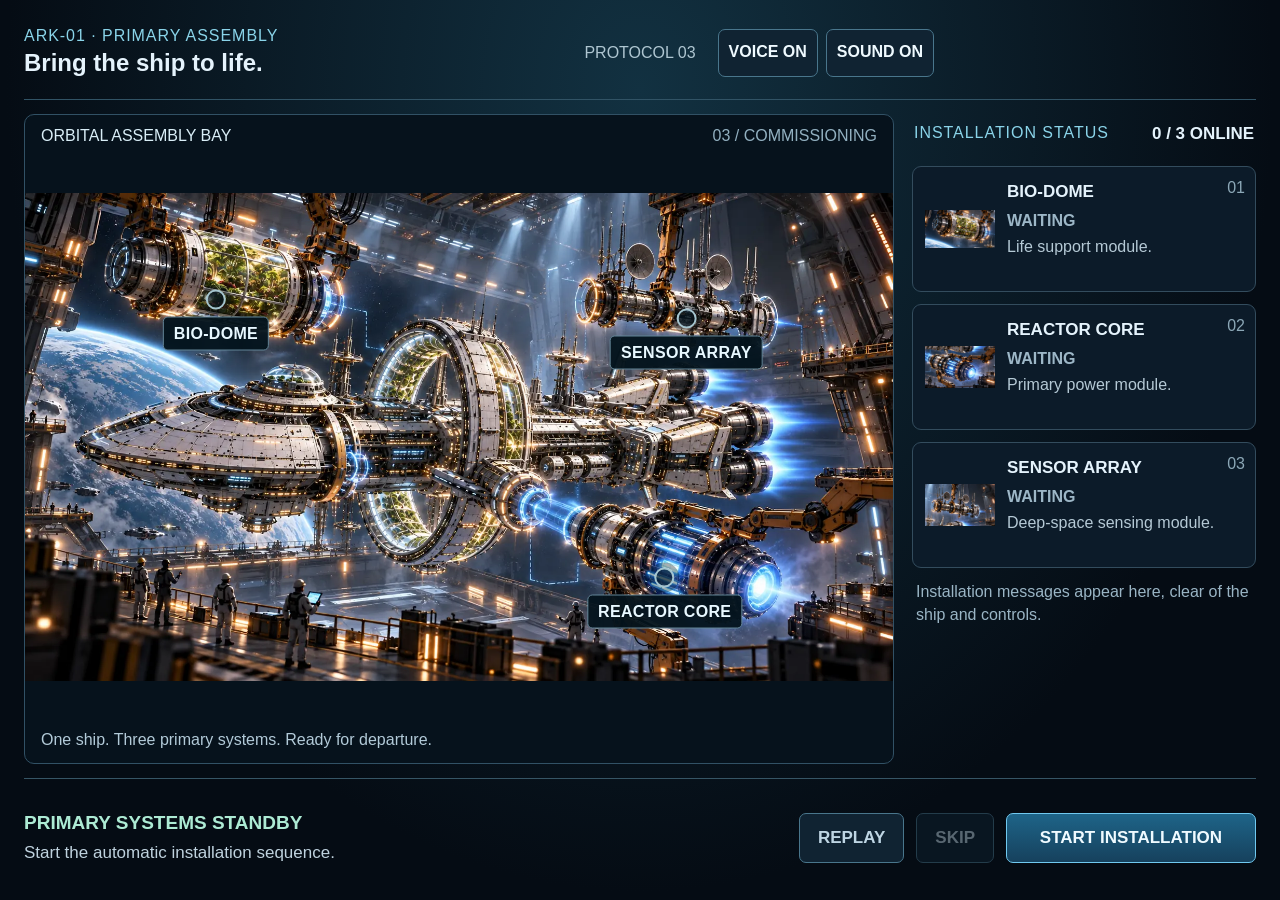
==== assembly/index.html @ 99e038f5 "Add files via upload Upload ARK-01 game" ====
<!doctype html><html lang="en"><head><meta charset="utf-8"><meta name="viewport" content="width=device-width,initial-scale=1"><title>ARK-01 · Primary Assembly</title><link rel="stylesheet" href="preview.css"></head><body>
<header><div><span class="eyebrow">ARK-01 · PRIMARY ASSEMBLY</span><h1>Bring the ship to life.</h1></div><span class="preview-tag">PROTOCOL 03</span><div class="assembly-audio"><button id="audio" aria-pressed="true">VOICE ON</button><button id="sound">SOUND ON</button></div></header>
<main><section class="visual" aria-label="Orbital assembly bay"><div class="scene-caption">ORBITAL ASSEMBLY BAY <span>03 / COMMISSIONING</span></div><div class="image-space"><div class="ship-stage"><img class="ship" src="../assets/images/ark01/ark01-module-bay.webp" alt="ARK-01 in its orbital assembly bay, with Bio-Dome upper left, Sensor Array upper right and Reactor Core lower right"><div class="anchor bio" data-module="0"><i></i><span>BIO-DOME</span></div><div class="anchor reactor" data-module="1"><i></i><span>REACTOR CORE</span></div><div class="anchor sensor" data-module="2"><i></i><span>SENSOR ARRAY</span></div></div></div><div class="visual-caption">One ship. Three primary systems. Ready for departure.</div></section>
<aside aria-label="Installation notifications"><div class="rail-heading"><span class="eyebrow">INSTALLATION STATUS</span><b id="count">0 / 3 ONLINE</b></div><div class="notifications" aria-live="polite" aria-atomic="false">
<article id="notice0" class="notice"><img src="../assets/images/ark01/modules/bio-dome.webp" alt="Bio-Dome module"><div><h2>BIO-DOME</h2><p class="status">WAITING</p><p class="detail">Life support module.</p></div><span class="check" aria-hidden="true">01</span></article>
<article id="notice1" class="notice"><img src="../assets/images/ark01/modules/power-core.webp" alt="Reactor module"><div><h2>REACTOR CORE</h2><p class="status">WAITING</p><p class="detail">Primary power module.</p></div><span class="check" aria-hidden="true">02</span></article>
<article id="notice2" class="notice"><img src="../assets/images/ark01/modules/sensor-array.webp" alt="Sensor module"><div><h2>SENSOR ARRAY</h2><p class="status">WAITING</p><p class="detail">Deep-space sensing module.</p></div><span class="check" aria-hidden="true">03</span></article></div><p id="railNote">Installation messages appear here, clear of the ship and controls.</p></aside></main>
<footer><div class="footer-copy" aria-live="polite"><b id="headline">PRIMARY SYSTEMS STANDBY</b><p id="instruction">Start the automatic installation sequence.</p></div><div class="controls"><button id="replay" class="secondary">REPLAY</button><button id="skip" class="secondary" disabled>SKIP</button><button id="action" class="primary">START INSTALLATION</button></div></footer>
<script src="preview.js"></script></body></html>
---- assembly/preview.css ----
:root{color-scheme:dark;font-family:Segoe UI,Arial,sans-serif;color:#e5f3fc;background:#050c14;font-size:17px}*{box-sizing:border-box}body{margin:0;height:100dvh;display:grid;grid-template-rows:82px minmax(0,1fr) 104px;gap:14px;padding:18px 24px;background:radial-gradient(ellipse at 50% 10%,#123141,#050c14 70%)}h1,h2,p{margin:0}header{display:flex;align-items:center;gap:22px;border-bottom:1px solid #315365;padding-bottom:12px}header>div{flex:1}h1{font-size:24px;font-weight:650;line-height:1.4}.eyebrow{font-size:16px;letter-spacing:.06em;color:#8ad4e9}.preview-tag{font-size:16px;color:#afc6d1}button{font-family:inherit;font-size:17px;line-height:1.3;font-weight:650;color:#effaff;background:#102332;border:1px solid #49768c;border-radius:7px;padding:13px 18px;min-height:48px;cursor:pointer}button:hover:not(:disabled){background:#24465a;border-color:#91e6ff}button:focus-visible{outline:3px solid #b9f4ff;outline-offset:3px}button:disabled{opacity:.45;cursor:default}main{min-height:0;display:grid;grid-template-columns:minmax(0,1fr) 344px;gap:18px}.visual{min-width:0;min-height:0;display:grid;grid-template-rows:auto minmax(0,1fr) auto;border:1px solid #315165;border-radius:10px;background:#06121c;overflow:hidden}.scene-caption{padding:12px 16px;display:flex;justify-content:space-between;gap:10px;color:#d9eef7;font-size:16px}.scene-caption span{color:#92b0c0}.image-space{min-height:0;min-width:0;display:grid;place-items:center;container-type:size}.ship-stage{position:relative;width:min(100cqw,calc(100cqh * 1672 / 941));aspect-ratio:1672/941;max-width:100%;max-height:100%;isolation:isolate}.ship{display:block;width:100%;height:100%;object-fit:contain}.visual-caption{padding:12px 16px;color:#b2cad8;font-size:16px;line-height:1.4}.anchor{position:absolute;transform:translate(-50%,-50%);display:flex;flex-direction:column;align-items:center;gap:7px;pointer-events:none}.anchor.bio{left:22%;top:26%}.anchor.sensor{left:76.2%;top:30%}.anchor.reactor{left:73.7%;top:83%}.anchor i{display:block;width:20px;height:20px;border:2px solid #a5c5cf;border-radius:50%;background:#051723b8;box-shadow:0 0 0 5px #02121b55}.anchor span{display:block;padding:7px 10px;background:#04131df2;color:#e8f8ff;border:1px solid #638597;border-radius:5px;white-space:nowrap;font-size:16px;font-weight:700;letter-spacing:.02em}.anchor.active i{border-color:#83eaff;background:#63cbe4;animation:beacon 1s ease-in-out infinite}.anchor.active span{border-color:#83eaff}.anchor.done i{background:#82e9b5;border-color:#afffce;box-shadow:0 0 14px #80e5b877}.anchor.done span{color:#b9ffd5;border-color:#64b58f}.anchor.snap{animation:snap .7s ease-out}aside{min-height:0;display:flex;flex-direction:column;gap:12px}.rail-heading{display:flex;flex-wrap:wrap;justify-content:space-between;gap:8px;padding:10px 2px}.rail-heading b{font-size:17px}.notifications{display:grid;gap:12px}.notice{position:relative;display:grid;grid-template-columns:70px minmax(0,1fr);gap:12px;min-height:126px;padding:14px 12px;border:1px solid #334c5d;border-radius:9px;background:#0c1b29}.notice img{width:70px;height:90px;object-fit:contain;align-self:center}.notice h2{font-size:17px;line-height:1.35;padding-right:20px}.notice p{font-size:16px;line-height:1.4}.notice .status{margin:6px 0 4px;color:#9db7c7;font-weight:700}.notice .detail{color:#b5c9d5}.notice .check{position:absolute;right:10px;top:12px;font-size:16px;color:#8ca8b7}.notice.active{border-color:#76d9ed;background:#112c3b;box-shadow:inset 3px 0 #7ce0ee}.notice.active .status{color:#9aefff}.notice.done{border-color:#528875;background:#102b2b}.notice.done .status,.notice.done .check{color:#afffd0}.notice.reveal{animation:noticeIn .4s ease-out}#railNote{font-size:16px;line-height:1.45;color:#9ab5c5;padding:0 4px}footer{display:flex;align-items:center;gap:20px;border-top:1px solid #365565;padding:15px 0 0;min-width:0}.footer-copy{flex:1;min-width:0}.footer-copy b{font-size:19px;color:#adebd4}.footer-copy p{font-size:17px;line-height:1.4;color:#bfd2de;margin-top:7px}.controls{display:flex;align-items:center;gap:12px;flex-shrink:0}.primary{min-width:250px;background:linear-gradient(#1e6488,#16415d);border-color:#70c9f0}.secondary{color:#bed5e3}.primary:hover:not(:disabled){background:#297299}@keyframes beacon{50%{box-shadow:0 0 0 9px #6ce9ff28,0 0 22px #94f2ff}}@keyframes snap{50%{filter:brightness(1.8)}}@keyframes noticeIn{from{opacity:.45;transform:translateY(7px)}to{opacity:1;transform:none}}@media(max-height:820px){body{grid-template-rows:66px minmax(0,1fr) 88px;padding:12px 18px;gap:10px}.notice{min-height:114px;padding:10px}.notice img{height:78px}aside{gap:9px}.notifications{gap:10px}.rail-heading{padding:5px 2px}.visual-caption{padding:8px 14px}.scene-caption{padding:9px 14px}h1{font-size:22px}}@media(max-width:1100px){main{grid-template-columns:minmax(0,1fr) 310px;gap:12px}.preview-tag{display:none}.notice{grid-template-columns:56px minmax(0,1fr);gap:8px}.notice img{width:56px}.controls{gap:8px}.primary{min-width:210px}button{padding:12px}.scene-caption span{display:none}}@media(max-width:760px){body{height:auto;min-height:100dvh;grid-template-rows:auto auto auto;padding:12px}main{grid-template-columns:1fr}.image-space{height:50vw;min-height:200px}.ship-stage{width:100%;height:auto}.notifications{grid-template-columns:1fr}footer{flex-wrap:wrap}.controls{flex-wrap:wrap}#railNote{display:none}.notice{min-height:100px}}@media(prefers-reduced-motion:reduce){*{animation:none!important}}

.assembly-audio{display:flex;gap:8px}.assembly-audio button{font-size:16px;padding:8px 10px}
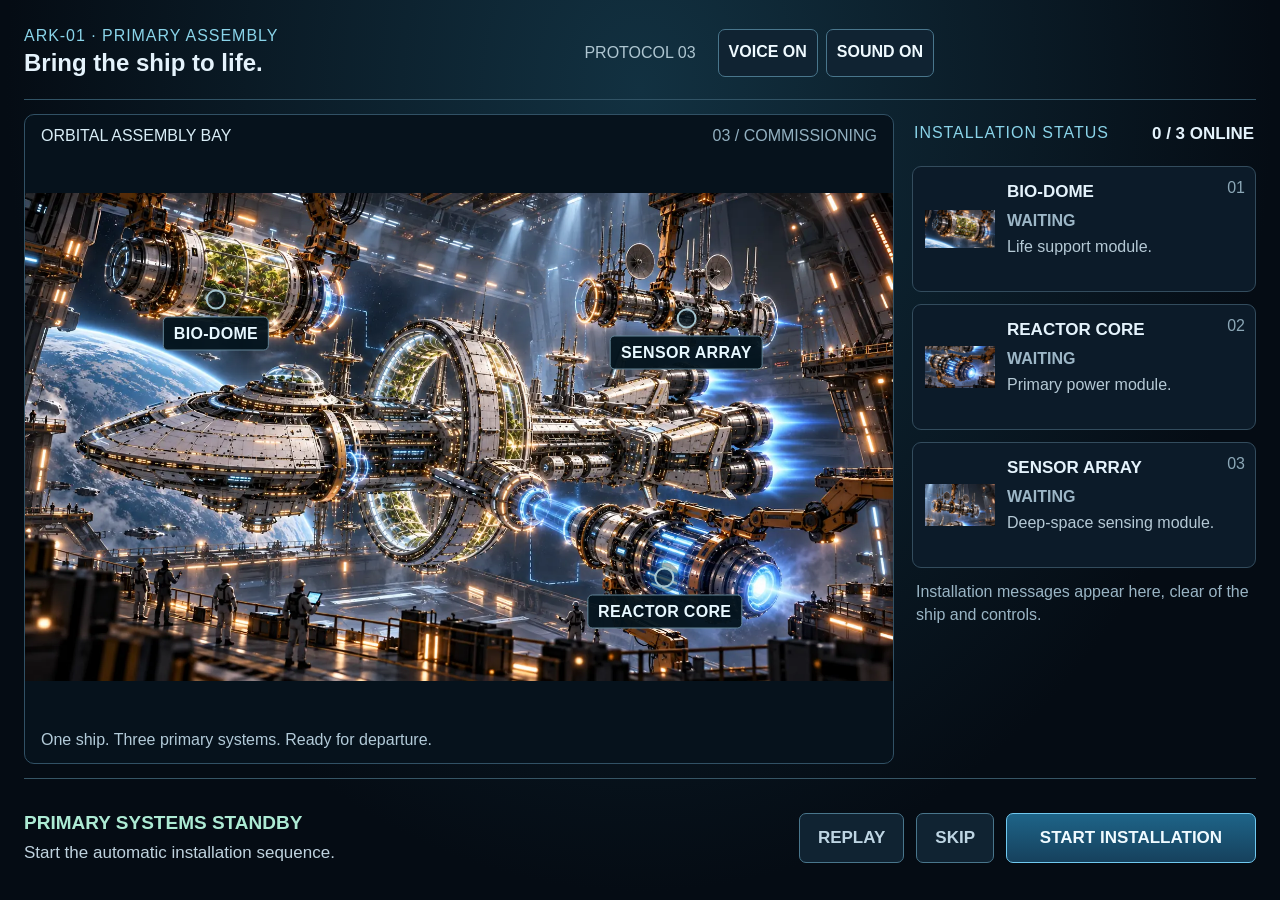
==== commit e7be839d: "Add files via upload Update ARK-01 to latest version" ====
--- a/assembly/index.html
+++ b/assembly/index.html
@@ -5,5 +5,5 @@
 <article id="notice0" class="notice"><img src="../assets/images/ark01/modules/bio-dome.webp" alt="Bio-Dome module"><div><h2>BIO-DOME</h2><p class="status">WAITING</p><p class="detail">Life support module.</p></div><span class="check" aria-hidden="true">01</span></article>
 <article id="notice1" class="notice"><img src="../assets/images/ark01/modules/power-core.webp" alt="Reactor module"><div><h2>REACTOR CORE</h2><p class="status">WAITING</p><p class="detail">Primary power module.</p></div><span class="check" aria-hidden="true">02</span></article>
 <article id="notice2" class="notice"><img src="../assets/images/ark01/modules/sensor-array.webp" alt="Sensor module"><div><h2>SENSOR ARRAY</h2><p class="status">WAITING</p><p class="detail">Deep-space sensing module.</p></div><span class="check" aria-hidden="true">03</span></article></div><p id="railNote">Installation messages appear here, clear of the ship and controls.</p></aside></main>
-<footer><div class="footer-copy" aria-live="polite"><b id="headline">PRIMARY SYSTEMS STANDBY</b><p id="instruction">Start the automatic installation sequence.</p></div><div class="controls"><button id="replay" class="secondary">REPLAY</button><button id="skip" class="secondary" disabled>SKIP</button><button id="action" class="primary">START INSTALLATION</button></div></footer>
-<script src="preview.js"></script></body></html>
+<footer><div class="footer-copy" aria-live="polite"><b id="headline">PRIMARY SYSTEMS STANDBY</b><p id="instruction">Start the automatic installation sequence.</p></div><div class="controls"><button id="replay" class="secondary">REPLAY</button><button id="skip" class="secondary">SKIP</button><button id="action" class="primary">START INSTALLATION</button></div></footer>
+<script src="../voices.js"></script><script src="preview.js"></script></body></html>
--- a/assembly/preview.css
+++ b/assembly/preview.css
@@ -1,3 +1,6 @@
 :root{color-scheme:dark;font-family:Segoe UI,Arial,sans-serif;color:#e5f3fc;background:#050c14;font-size:17px}*{box-sizing:border-box}body{margin:0;height:100dvh;display:grid;grid-template-rows:82px minmax(0,1fr) 104px;gap:14px;padding:18px 24px;background:radial-gradient(ellipse at 50% 10%,#123141,#050c14 70%)}h1,h2,p{margin:0}header{display:flex;align-items:center;gap:22px;border-bottom:1px solid #315365;padding-bottom:12px}header>div{flex:1}h1{font-size:24px;font-weight:650;line-height:1.4}.eyebrow{font-size:16px;letter-spacing:.06em;color:#8ad4e9}.preview-tag{font-size:16px;color:#afc6d1}button{font-family:inherit;font-size:17px;line-height:1.3;font-weight:650;color:#effaff;background:#102332;border:1px solid #49768c;border-radius:7px;padding:13px 18px;min-height:48px;cursor:pointer}button:hover:not(:disabled){background:#24465a;border-color:#91e6ff}button:focus-visible{outline:3px solid #b9f4ff;outline-offset:3px}button:disabled{opacity:.45;cursor:default}main{min-height:0;display:grid;grid-template-columns:minmax(0,1fr) 344px;gap:18px}.visual{min-width:0;min-height:0;display:grid;grid-template-rows:auto minmax(0,1fr) auto;border:1px solid #315165;border-radius:10px;background:#06121c;overflow:hidden}.scene-caption{padding:12px 16px;display:flex;justify-content:space-between;gap:10px;color:#d9eef7;font-size:16px}.scene-caption span{color:#92b0c0}.image-space{min-height:0;min-width:0;display:grid;place-items:center;container-type:size}.ship-stage{position:relative;width:min(100cqw,calc(100cqh * 1672 / 941));aspect-ratio:1672/941;max-width:100%;max-height:100%;isolation:isolate}.ship{display:block;width:100%;height:100%;object-fit:contain}.visual-caption{padding:12px 16px;color:#b2cad8;font-size:16px;line-height:1.4}.anchor{position:absolute;transform:translate(-50%,-50%);display:flex;flex-direction:column;align-items:center;gap:7px;pointer-events:none}.anchor.bio{left:22%;top:26%}.anchor.sensor{left:76.2%;top:30%}.anchor.reactor{left:73.7%;top:83%}.anchor i{display:block;width:20px;height:20px;border:2px solid #a5c5cf;border-radius:50%;background:#051723b8;box-shadow:0 0 0 5px #02121b55}.anchor span{display:block;padding:7px 10px;background:#04131df2;color:#e8f8ff;border:1px solid #638597;border-radius:5px;white-space:nowrap;font-size:16px;font-weight:700;letter-spacing:.02em}.anchor.active i{border-color:#83eaff;background:#63cbe4;animation:beacon 1s ease-in-out infinite}.anchor.active span{border-color:#83eaff}.anchor.done i{background:#82e9b5;border-color:#afffce;box-shadow:0 0 14px #80e5b877}.anchor.done span{color:#b9ffd5;border-color:#64b58f}.anchor.snap{animation:snap .7s ease-out}aside{min-height:0;display:flex;flex-direction:column;gap:12px}.rail-heading{display:flex;flex-wrap:wrap;justify-content:space-between;gap:8px;padding:10px 2px}.rail-heading b{font-size:17px}.notifications{display:grid;gap:12px}.notice{position:relative;display:grid;grid-template-columns:70px minmax(0,1fr);gap:12px;min-height:126px;padding:14px 12px;border:1px solid #334c5d;border-radius:9px;background:#0c1b29}.notice img{width:70px;height:90px;object-fit:contain;align-self:center}.notice h2{font-size:17px;line-height:1.35;padding-right:20px}.notice p{font-size:16px;line-height:1.4}.notice .status{margin:6px 0 4px;color:#9db7c7;font-weight:700}.notice .detail{color:#b5c9d5}.notice .check{position:absolute;right:10px;top:12px;font-size:16px;color:#8ca8b7}.notice.active{border-color:#76d9ed;background:#112c3b;box-shadow:inset 3px 0 #7ce0ee}.notice.active .status{color:#9aefff}.notice.done{border-color:#528875;background:#102b2b}.notice.done .status,.notice.done .check{color:#afffd0}.notice.reveal{animation:noticeIn .4s ease-out}#railNote{font-size:16px;line-height:1.45;color:#9ab5c5;padding:0 4px}footer{display:flex;align-items:center;gap:20px;border-top:1px solid #365565;padding:15px 0 0;min-width:0}.footer-copy{flex:1;min-width:0}.footer-copy b{font-size:19px;color:#adebd4}.footer-copy p{font-size:17px;line-height:1.4;color:#bfd2de;margin-top:7px}.controls{display:flex;align-items:center;gap:12px;flex-shrink:0}.primary{min-width:250px;background:linear-gradient(#1e6488,#16415d);border-color:#70c9f0}.secondary{color:#bed5e3}.primary:hover:not(:disabled){background:#297299}@keyframes beacon{50%{box-shadow:0 0 0 9px #6ce9ff28,0 0 22px #94f2ff}}@keyframes snap{50%{filter:brightness(1.8)}}@keyframes noticeIn{from{opacity:.45;transform:translateY(7px)}to{opacity:1;transform:none}}@media(max-height:820px){body{grid-template-rows:66px minmax(0,1fr) 88px;padding:12px 18px;gap:10px}.notice{min-height:114px;padding:10px}.notice img{height:78px}aside{gap:9px}.notifications{gap:10px}.rail-heading{padding:5px 2px}.visual-caption{padding:8px 14px}.scene-caption{padding:9px 14px}h1{font-size:22px}}@media(max-width:1100px){main{grid-template-columns:minmax(0,1fr) 310px;gap:12px}.preview-tag{display:none}.notice{grid-template-columns:56px minmax(0,1fr);gap:8px}.notice img{width:56px}.controls{gap:8px}.primary{min-width:210px}button{padding:12px}.scene-caption span{display:none}}@media(max-width:760px){body{height:auto;min-height:100dvh;grid-template-rows:auto auto auto;padding:12px}main{grid-template-columns:1fr}.image-space{height:50vw;min-height:200px}.ship-stage{width:100%;height:auto}.notifications{grid-template-columns:1fr}footer{flex-wrap:wrap}.controls{flex-wrap:wrap}#railNote{display:none}.notice{min-height:100px}}@media(prefers-reduced-motion:reduce){*{animation:none!important}}
 
 .assembly-audio{display:flex;gap:8px}.assembly-audio button{font-size:16px;padding:8px 10px}
+
+/* Installation flash is committed by speech onstart, not by the waiting state. */
+.anchor.active i{animation:none;background:#102937;box-shadow:none}
